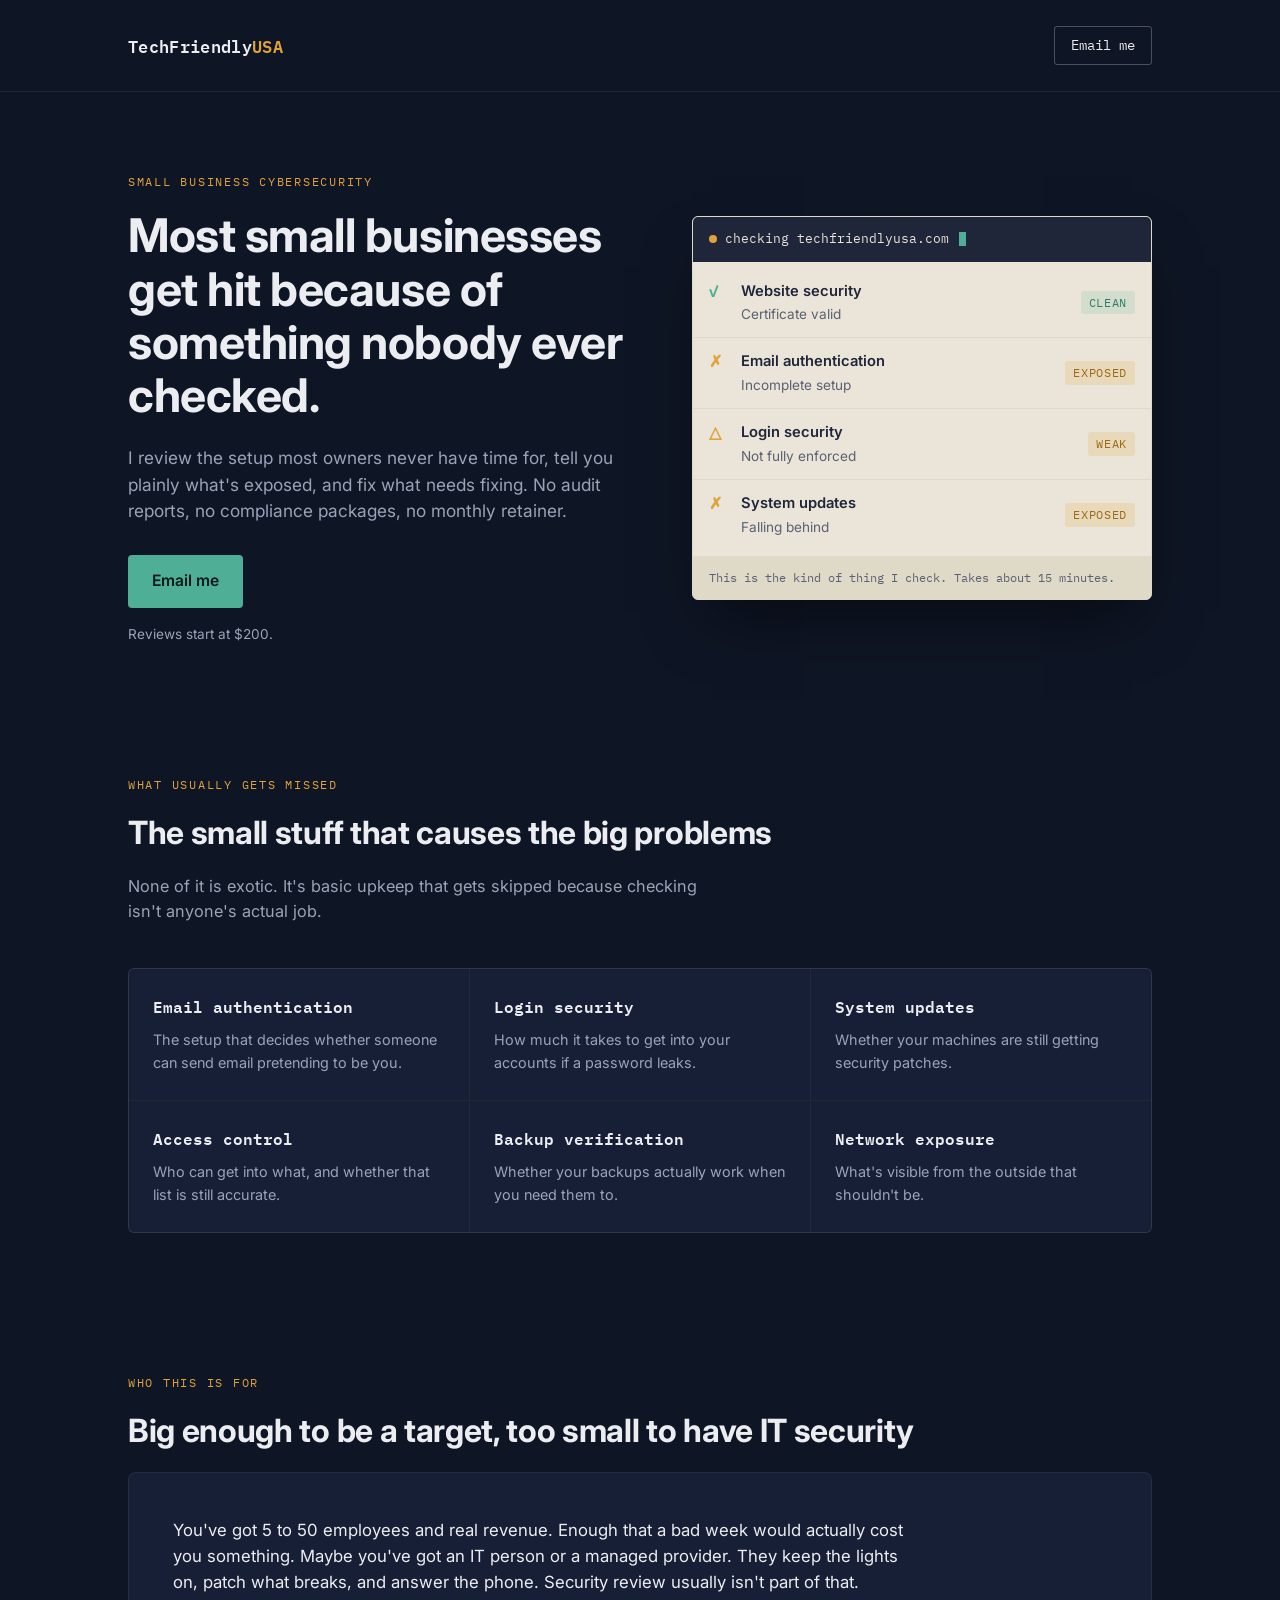
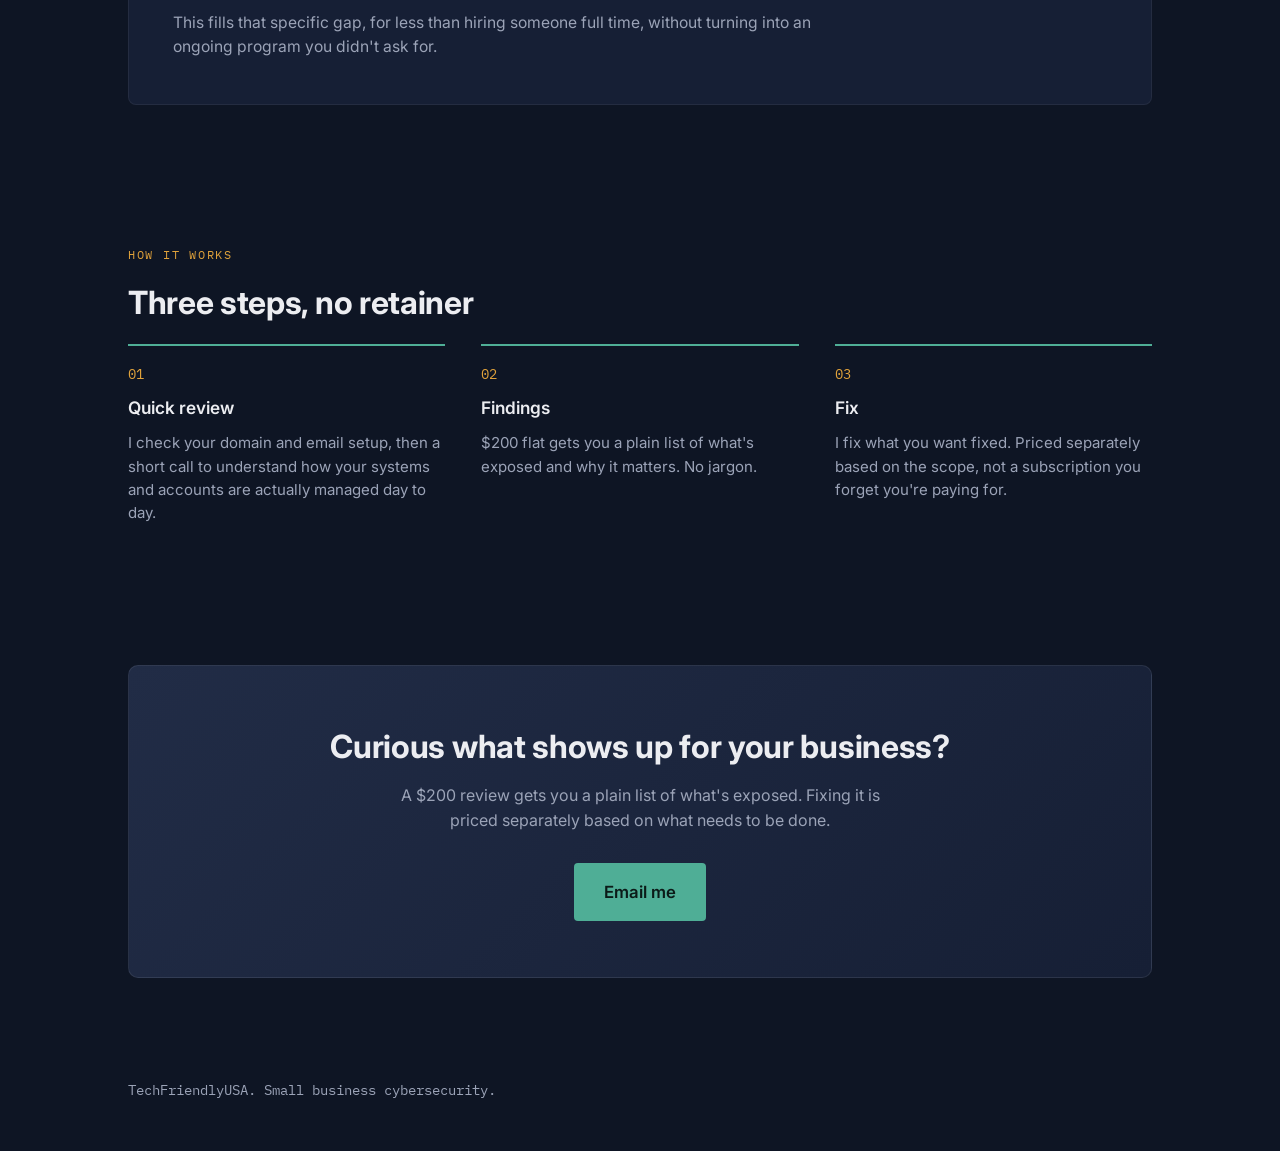
==== index.html @ 06818d14 "Add files via upload" ====
<!DOCTYPE html>
<html lang="en">
<head>
<meta charset="UTF-8">
<meta name="viewport" content="width=device-width, initial-scale=1.0">
<title>TechFriendlyUSA | Small Business Cybersecurity</title>
<meta name="description" content="Quick, practical cybersecurity fixes for small businesses. No audits, no compliance packages, no retainer.">
<link rel="preconnect" href="https://fonts.googleapis.com">
<link rel="preconnect" href="https://fonts.gstatic.com" crossorigin>
<link href="https://fonts.googleapis.com/css2?family=IBM+Plex+Mono:wght@400;500;600&family=Inter:wght@400;500;600;700&display=swap" rel="stylesheet">
<style>
  :root{
    --ink:#0E1524;
    --ink-2:#161F35;
    --ink-3:#212C46;
    --paper:#EAE5D8;
    --paper-2:#DFD9C8;
    --amber:#E0A23B;
    --teal:#4FAE96;
    --text:#ECEDF1;
    --text-muted:#9BA3B7;
    --text-ink:#20263A;
    --mono: 'IBM Plex Mono', monospace;
    --sans: 'Inter', sans-serif;
  }
  *{box-sizing:border-box; margin:0; padding:0;}
  html{scroll-behavior:smooth;}
  body{
    background:var(--ink);
    color:var(--text);
    font-family:var(--sans);
    line-height:1.55;
    -webkit-font-smoothing:antialiased;
  }
  a{color:inherit;}
  .wrap{
    max-width:1080px;
    margin:0 auto;
    padding:0 28px;
  }
  ::selection{background:var(--amber); color:var(--ink);}

  a:focus-visible, button:focus-visible{
    outline:2px solid var(--teal);
    outline-offset:3px;
  }

  header.site{
    padding:26px 0;
    border-bottom:1px solid rgba(255,255,255,0.08);
  }
  .nav{
    display:flex; align-items:center; justify-content:space-between;
  }
  .logo{
    font-family:var(--mono);
    font-weight:600;
    font-size:1.05rem;
    letter-spacing:0.02em;
  }
  .logo span{color:var(--amber);}
  .nav a.cta-small{
    font-family:var(--mono);
    font-size:0.85rem;
    border:1px solid rgba(255,255,255,0.25);
    padding:8px 16px;
    border-radius:3px;
    text-decoration:none;
    transition:border-color .2s ease, background .2s ease;
  }
  .nav a.cta-small:hover{
    border-color:var(--teal);
    background:rgba(79,174,150,0.08);
  }

  .hero{
    padding:80px 0 60px;
    display:grid;
    grid-template-columns:1.05fr 0.95fr;
    gap:56px;
    align-items:center;
  }
  .eyebrow{
    font-family:var(--mono);
    font-size:0.78rem;
    letter-spacing:0.14em;
    text-transform:uppercase;
    color:var(--amber);
    margin-bottom:18px;
  }
  h1{
    font-family:var(--sans);
    font-weight:700;
    font-size:clamp(2rem, 4vw, 2.9rem);
    line-height:1.15;
    letter-spacing:-0.01em;
    margin-bottom:22px;
  }
  .hero p.sub{
    color:var(--text-muted);
    font-size:1.08rem;
    max-width:46ch;
    margin-bottom:30px;
  }
  .btn-primary{
    display:inline-flex;
    align-items:center;
    gap:10px;
    background:var(--teal);
    color:#0B1B18;
    font-weight:600;
    font-size:0.98rem;
    padding:14px 24px;
    border-radius:4px;
    text-decoration:none;
    transition:transform .15s ease, box-shadow .15s ease;
  }
  .btn-primary:hover{
    transform:translateY(-1px);
    box-shadow:0 6px 20px rgba(79,174,150,0.25);
  }
  .hero-note{
    margin-top:16px;
    font-size:0.85rem;
    color:var(--text-muted);
  }

  .scan-card{
    background:var(--paper);
    color:var(--text-ink);
    border-radius:6px;
    overflow:hidden;
    box-shadow:0 30px 60px -20px rgba(0,0,0,0.55);
    border:1px solid var(--paper-2);
  }
  .scan-head{
    background:var(--text-ink);
    color:var(--paper);
    font-family:var(--mono);
    font-size:0.82rem;
    padding:12px 16px;
    display:flex;
    align-items:center;
    gap:8px;
  }
  .dot{width:8px;height:8px;border-radius:50%;background:var(--amber);}
  .cursor{
    display:inline-block;
    width:7px; height:14px;
    background:var(--teal);
    margin-left:2px;
    animation:blink 1s steps(1) infinite;
  }
  @keyframes blink{50%{opacity:0;}}
  @media (prefers-reduced-motion: reduce){
    .cursor{animation:none;}
  }
  .scan-rows{
    padding:6px 0;
  }
  .scan-row{
    display:grid;
    grid-template-columns:20px 1fr auto;
    gap:12px;
    align-items:start;
    padding:12px 16px;
    border-bottom:1px solid var(--paper-2);
    font-size:0.92rem;
  }
  .scan-row:last-child{border-bottom:none;}
  .mark{font-family:var(--mono); font-weight:600; font-size:1rem; line-height:1.4;}
  .mark.ok{color:var(--teal);}
  .mark.warn{color:var(--amber);}
  .row-label{font-weight:600;}
  .row-detail{
    display:block;
    color:#5B6172;
    font-size:0.85rem;
    font-weight:400;
    margin-top:2px;
  }
  .row-status{
    font-family:var(--mono);
    font-size:0.72rem;
    text-transform:uppercase;
    letter-spacing:0.06em;
    padding:3px 8px;
    border-radius:3px;
    align-self:center;
    white-space:nowrap;
  }
  .row-status.ok{background:rgba(79,174,150,0.15); color:#2E7D68;}
  .row-status.warn{background:rgba(224,162,59,0.18); color:#9C6A16;}
  .scan-foot{
    font-family:var(--mono);
    font-size:0.78rem;
    color:#5B6172;
    padding:12px 16px;
    background:var(--paper-2);
  }

  section{padding:70px 0;}
  .section-label{
    font-family:var(--mono);
    font-size:0.78rem;
    letter-spacing:0.14em;
    text-transform:uppercase;
    color:var(--amber);
    margin-bottom:14px;
  }
  h2{
    font-size:clamp(1.5rem, 3vw, 2rem);
    font-weight:700;
    margin-bottom:16px;
    letter-spacing:-0.01em;
  }
  .lede{
    color:var(--text-muted);
    max-width:60ch;
    margin-bottom:44px;
    font-size:1.02rem;
  }

  .missed-grid{
    display:grid;
    grid-template-columns:repeat(3, 1fr);
    gap:1px;
    background:rgba(255,255,255,0.08);
    border:1px solid rgba(255,255,255,0.08);
    border-radius:6px;
    overflow:hidden;
  }
  .missed-item{
    background:var(--ink-2);
    padding:26px 24px;
  }
  .missed-item h3{
    font-family:var(--mono);
    font-size:0.98rem;
    font-weight:600;
    margin-bottom:10px;
    color:var(--text);
  }
  .missed-item p{
    font-size:0.9rem;
    color:var(--text-muted);
  }

  .who{
    background:var(--ink-2);
    border-radius:8px;
    padding:44px;
    border:1px solid rgba(255,255,255,0.06);
  }
  .who p{
    font-size:1.05rem;
    max-width:68ch;
    color:var(--text);
  }
  .who p + p{margin-top:16px; color:var(--text-muted); font-size:0.98rem;}

  .steps{
    display:grid;
    grid-template-columns:repeat(3, 1fr);
    gap:36px;
  }
  .step{
    border-top:2px solid var(--teal);
    padding-top:18px;
  }
  .step .num{
    font-family:var(--mono);
    color:var(--amber);
    font-size:0.85rem;
    margin-bottom:10px;
  }
  .step h3{
    font-size:1.08rem;
    font-weight:600;
    margin-bottom:10px;
  }
  .step p{
    color:var(--text-muted);
    font-size:0.94rem;
  }

  .contact{
    background:linear-gradient(135deg, var(--ink-3), var(--ink-2));
    border-radius:10px;
    padding:56px;
    text-align:center;
    border:1px solid rgba(255,255,255,0.08);
  }
  .contact h2{margin-bottom:12px;}
  .contact p{
    color:var(--text-muted);
    max-width:50ch;
    margin:0 auto 30px;
  }
  .contact .btn-primary{font-size:1.05rem; padding:16px 30px;}

  footer.site{
    padding:32px 0 50px;
    color:var(--text-muted);
    font-size:0.85rem;
    font-family:var(--mono);
  }

  .reveal{
    opacity:0;
    transform:translateY(14px);
    transition:opacity .6s ease, transform .6s ease;
  }
  .reveal.in{opacity:1; transform:none;}
  @media (prefers-reduced-motion: reduce){
    .reveal{opacity:1; transform:none; transition:none;}
  }

  @media (max-width: 880px){
    .hero{grid-template-columns:1fr; padding-top:56px;}
    .missed-grid{grid-template-columns:1fr;}
    .steps{grid-template-columns:1fr; gap:28px;}
    .who{padding:30px;}
    .contact{padding:38px 26px;}
  }
</style>
</head>
<body>

<header class="site">
  <div class="wrap nav">
    <div class="logo">TechFriendly<span>USA</span></div>
    <a class="cta-small" href="mailto:info@techfriendlyusa.com">Email me</a>
  </div>
</header>

<div class="wrap">
  <section class="hero">
    <div>
      <div class="eyebrow">Small Business Cybersecurity</div>
      <h1>Most small businesses get hit because of something nobody ever checked.</h1>
      <p class="sub">I review the setup most owners never have time for, tell you plainly what's exposed, and fix what needs fixing. No audit reports, no compliance packages, no monthly retainer.</p>
      <a class="btn-primary" href="mailto:info@techfriendlyusa.com">Email me</a>
      <div class="hero-note">Reviews start at $200.</div>
    </div>

    <div class="scan-card">
      <div class="scan-head">
        <span class="dot"></span>
        checking techfriendlyusa.com<span class="cursor"></span>
      </div>
      <div class="scan-rows">
        <div class="scan-row">
          <span class="mark ok">✓</span>
          <div>
            <span class="row-label">Website security</span>
            <span class="row-detail">Certificate valid</span>
          </div>
          <span class="row-status ok">Clean</span>
        </div>
        <div class="scan-row">
          <span class="mark warn">✗</span>
          <div>
            <span class="row-label">Email authentication</span>
            <span class="row-detail">Incomplete setup</span>
          </div>
          <span class="row-status warn">Exposed</span>
        </div>
        <div class="scan-row">
          <span class="mark warn">△</span>
          <div>
            <span class="row-label">Login security</span>
            <span class="row-detail">Not fully enforced</span>
          </div>
          <span class="row-status warn">Weak</span>
        </div>
        <div class="scan-row">
          <span class="mark warn">✗</span>
          <div>
            <span class="row-label">System updates</span>
            <span class="row-detail">Falling behind</span>
          </div>
          <span class="row-status warn">Exposed</span>
        </div>
      </div>
      <div class="scan-foot">This is the kind of thing I check. Takes about 15 minutes.</div>
    </div>
  </section>
</div>

<div class="wrap">
  <section class="reveal">
    <div class="section-label">What Usually Gets Missed</div>
    <h2>The small stuff that causes the big problems</h2>
    <p class="lede">None of it is exotic. It's basic upkeep that gets skipped because checking isn't anyone's actual job.</p>

    <div class="missed-grid">
      <div class="missed-item">
        <h3>Email authentication</h3>
        <p>The setup that decides whether someone can send email pretending to be you.</p>
      </div>
      <div class="missed-item">
        <h3>Login security</h3>
        <p>How much it takes to get into your accounts if a password leaks.</p>
      </div>
      <div class="missed-item">
        <h3>System updates</h3>
        <p>Whether your machines are still getting security patches.</p>
      </div>
      <div class="missed-item">
        <h3>Access control</h3>
        <p>Who can get into what, and whether that list is still accurate.</p>
      </div>
      <div class="missed-item">
        <h3>Backup verification</h3>
        <p>Whether your backups actually work when you need them to.</p>
      </div>
      <div class="missed-item">
        <h3>Network exposure</h3>
        <p>What's visible from the outside that shouldn't be.</p>
      </div>
    </div>
  </section>
</div>

<div class="wrap">
  <section class="reveal">
    <div class="section-label">Who This Is For</div>
    <h2>Big enough to be a target, too small to have IT security</h2>
    <div class="who">
      <p>You've got 5 to 50 employees and real revenue. Enough that a bad week would actually cost you something. Maybe you've got an IT person or a managed provider. They keep the lights on, patch what breaks, and answer the phone. Security review usually isn't part of that.</p>
      <p>This fills that specific gap, for less than hiring someone full time, without turning into an ongoing program you didn't ask for.</p>
    </div>
  </section>
</div>

<div class="wrap">
  <section class="reveal">
    <div class="section-label">How It Works</div>
    <h2>Three steps, no retainer</h2>
    <div class="steps">
      <div class="step">
        <div class="num">01</div>
        <h3>Quick review</h3>
        <p>I check your domain and email setup, then a short call to understand how your systems and accounts are actually managed day to day.</p>
      </div>
      <div class="step">
        <div class="num">02</div>
        <h3>Findings</h3>
        <p>$200 flat gets you a plain list of what's exposed and why it matters. No jargon.</p>
      </div>
      <div class="step">
        <div class="num">03</div>
        <h3>Fix</h3>
        <p>I fix what you want fixed. Priced separately based on the scope, not a subscription you forget you're paying for.</p>
      </div>
    </div>
  </section>
</div>

<div class="wrap">
  <section class="reveal">
    <div class="contact">
      <h2>Curious what shows up for your business?</h2>
      <p>A $200 review gets you a plain list of what's exposed. Fixing it is priced separately based on what needs to be done.</p>
      <a class="btn-primary" href="mailto:info@techfriendlyusa.com">Email me</a>
    </div>
  </section>
</div>

<footer class="site">
  <div class="wrap">
    TechFriendlyUSA. Small business cybersecurity.
  </div>
</footer>

<script>
  const items = document.querySelectorAll('.reveal');
  if ('IntersectionObserver' in window){
    const io = new IntersectionObserver((entries)=>{
      entries.forEach(e=>{
        if(e.isIntersecting){
          e.target.classList.add('in');
          io.unobserve(e.target);
        }
      });
    }, {threshold:0.15});
    items.forEach(i=>io.observe(i));
  } else {
    items.forEach(i=>i.classList.add('in'));
  }
</script>

</body>
</html>
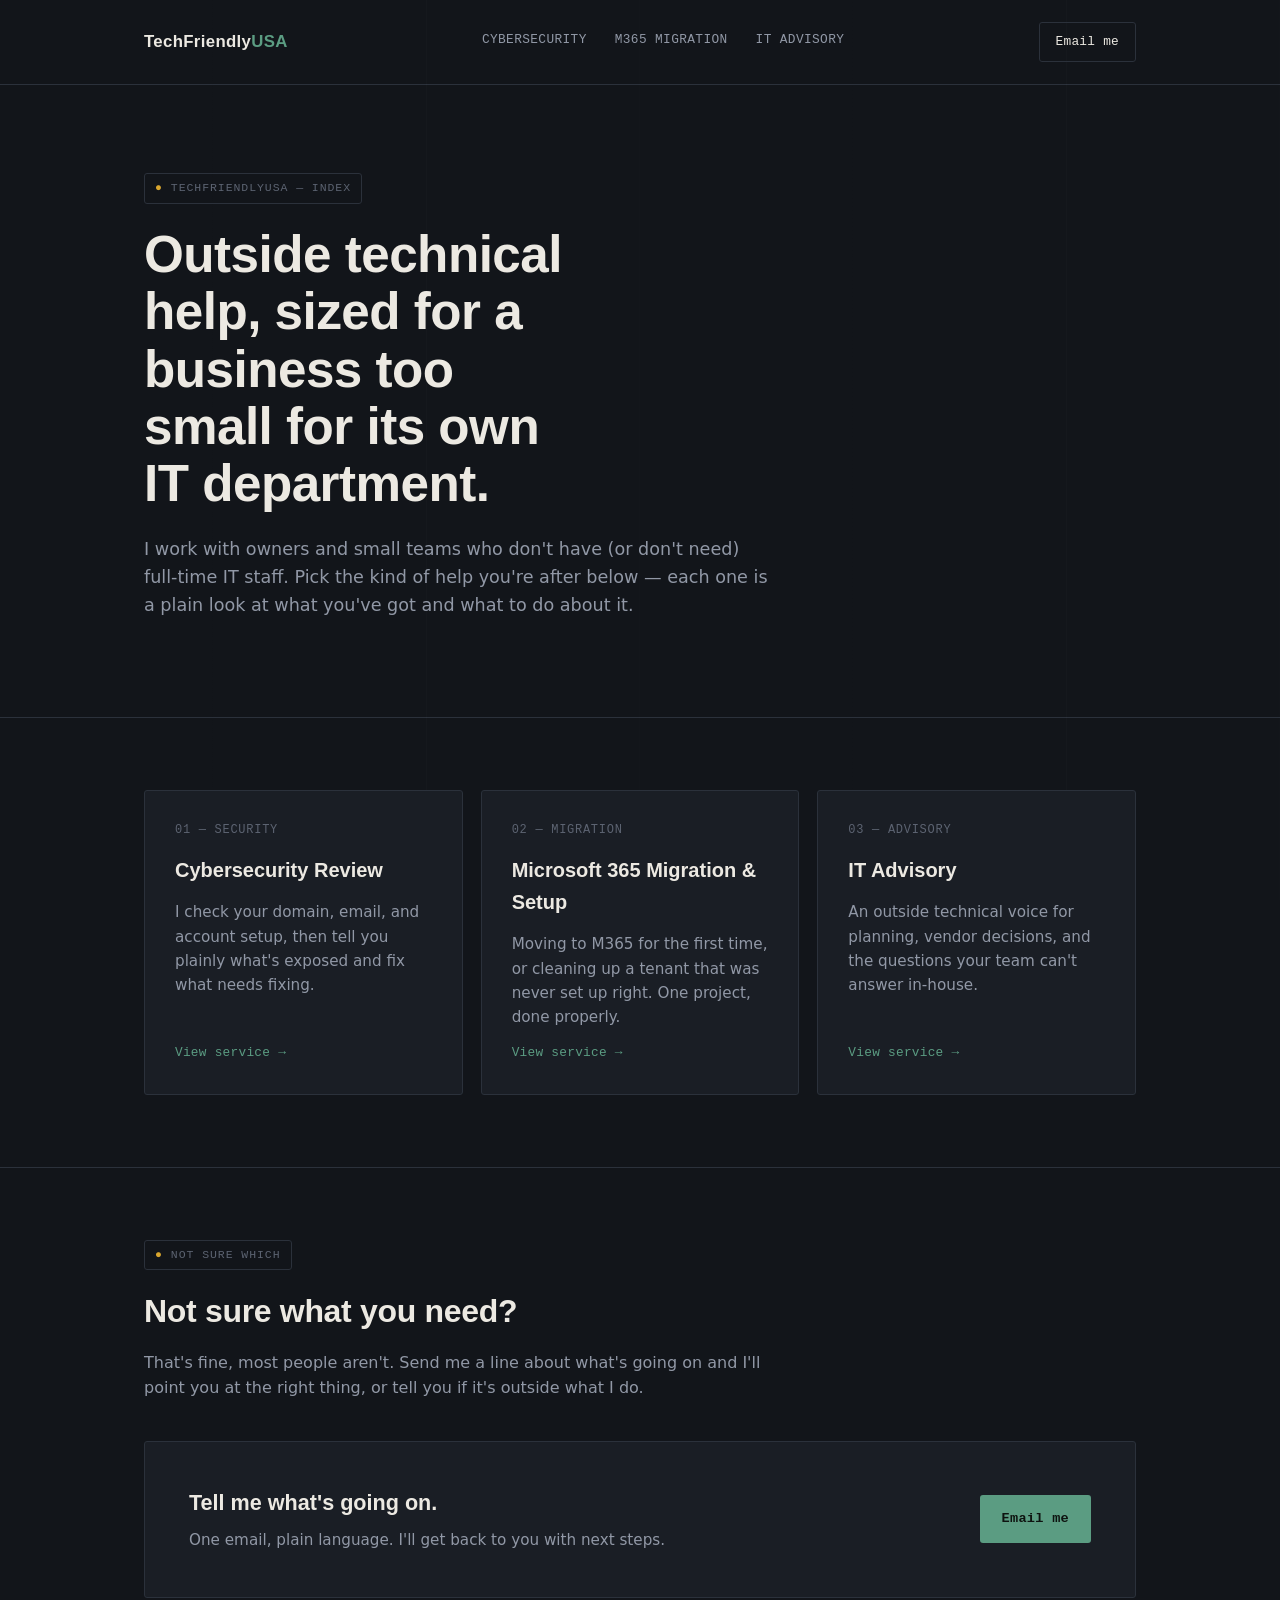
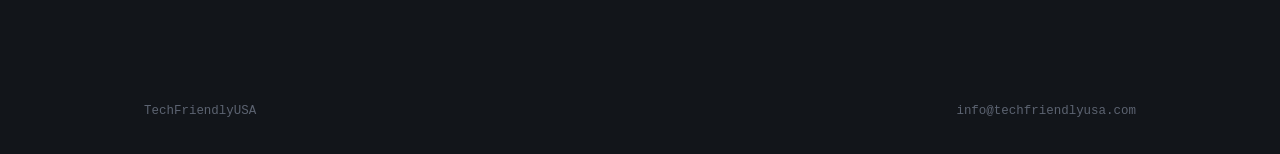
==== commit f67f35d1: "Add files via upload" ====
--- a/index.html
+++ b/index.html
@@ -3,493 +3,90 @@
 <head>
 <meta charset="UTF-8">
 <meta name="viewport" content="width=device-width, initial-scale=1.0">
-<title>TechFriendlyUSA | Small Business Cybersecurity</title>
-<meta name="description" content="Quick, practical cybersecurity fixes for small businesses. No audits, no compliance packages, no retainer.">
-<link rel="preconnect" href="https://fonts.googleapis.com">
-<link rel="preconnect" href="https://fonts.gstatic.com" crossorigin>
-<link href="https://fonts.googleapis.com/css2?family=IBM+Plex+Mono:wght@400;500;600&family=Inter:wght@400;500;600;700&display=swap" rel="stylesheet">
-<style>
-  :root{
-    --ink:#0E1524;
-    --ink-2:#161F35;
-    --ink-3:#212C46;
-    --paper:#EAE5D8;
-    --paper-2:#DFD9C8;
-    --amber:#E0A23B;
-    --teal:#4FAE96;
-    --text:#ECEDF1;
-    --text-muted:#9BA3B7;
-    --text-ink:#20263A;
-    --mono: 'IBM Plex Mono', monospace;
-    --sans: 'Inter', sans-serif;
-  }
-  *{box-sizing:border-box; margin:0; padding:0;}
-  html{scroll-behavior:smooth;}
-  body{
-    background:var(--ink);
-    color:var(--text);
-    font-family:var(--sans);
-    line-height:1.55;
-    -webkit-font-smoothing:antialiased;
-  }
-  a{color:inherit;}
-  .wrap{
-    max-width:1080px;
-    margin:0 auto;
-    padding:0 28px;
-  }
-  ::selection{background:var(--amber); color:var(--ink);}
-
-  a:focus-visible, button:focus-visible{
-    outline:2px solid var(--teal);
-    outline-offset:3px;
-  }
-
-  header.site{
-    padding:26px 0;
-    border-bottom:1px solid rgba(255,255,255,0.08);
-  }
-  .nav{
-    display:flex; align-items:center; justify-content:space-between;
-  }
-  .logo{
-    font-family:var(--mono);
-    font-weight:600;
-    font-size:1.05rem;
-    letter-spacing:0.02em;
-  }
-  .logo span{color:var(--amber);}
-  .nav a.cta-small{
-    font-family:var(--mono);
-    font-size:0.85rem;
-    border:1px solid rgba(255,255,255,0.25);
-    padding:8px 16px;
-    border-radius:3px;
-    text-decoration:none;
-    transition:border-color .2s ease, background .2s ease;
-  }
-  .nav a.cta-small:hover{
-    border-color:var(--teal);
-    background:rgba(79,174,150,0.08);
-  }
-
-  .hero{
-    padding:80px 0 60px;
-    display:grid;
-    grid-template-columns:1.05fr 0.95fr;
-    gap:56px;
-    align-items:center;
-  }
-  .eyebrow{
-    font-family:var(--mono);
-    font-size:0.78rem;
-    letter-spacing:0.14em;
-    text-transform:uppercase;
-    color:var(--amber);
-    margin-bottom:18px;
-  }
-  h1{
-    font-family:var(--sans);
-    font-weight:700;
-    font-size:clamp(2rem, 4vw, 2.9rem);
-    line-height:1.15;
-    letter-spacing:-0.01em;
-    margin-bottom:22px;
-  }
-  .hero p.sub{
-    color:var(--text-muted);
-    font-size:1.08rem;
-    max-width:46ch;
-    margin-bottom:30px;
-  }
-  .btn-primary{
-    display:inline-flex;
-    align-items:center;
-    gap:10px;
-    background:var(--teal);
-    color:#0B1B18;
-    font-weight:600;
-    font-size:0.98rem;
-    padding:14px 24px;
-    border-radius:4px;
-    text-decoration:none;
-    transition:transform .15s ease, box-shadow .15s ease;
-  }
-  .btn-primary:hover{
-    transform:translateY(-1px);
-    box-shadow:0 6px 20px rgba(79,174,150,0.25);
-  }
-  .hero-note{
-    margin-top:16px;
-    font-size:0.85rem;
-    color:var(--text-muted);
-  }
-
-  .scan-card{
-    background:var(--paper);
-    color:var(--text-ink);
-    border-radius:6px;
-    overflow:hidden;
-    box-shadow:0 30px 60px -20px rgba(0,0,0,0.55);
-    border:1px solid var(--paper-2);
-  }
-  .scan-head{
-    background:var(--text-ink);
-    color:var(--paper);
-    font-family:var(--mono);
-    font-size:0.82rem;
-    padding:12px 16px;
-    display:flex;
-    align-items:center;
-    gap:8px;
-  }
-  .dot{width:8px;height:8px;border-radius:50%;background:var(--amber);}
-  .cursor{
-    display:inline-block;
-    width:7px; height:14px;
-    background:var(--teal);
-    margin-left:2px;
-    animation:blink 1s steps(1) infinite;
-  }
-  @keyframes blink{50%{opacity:0;}}
-  @media (prefers-reduced-motion: reduce){
-    .cursor{animation:none;}
-  }
-  .scan-rows{
-    padding:6px 0;
-  }
-  .scan-row{
-    display:grid;
-    grid-template-columns:20px 1fr auto;
-    gap:12px;
-    align-items:start;
-    padding:12px 16px;
-    border-bottom:1px solid var(--paper-2);
-    font-size:0.92rem;
-  }
-  .scan-row:last-child{border-bottom:none;}
-  .mark{font-family:var(--mono); font-weight:600; font-size:1rem; line-height:1.4;}
-  .mark.ok{color:var(--teal);}
-  .mark.warn{color:var(--amber);}
-  .row-label{font-weight:600;}
-  .row-detail{
-    display:block;
-    color:#5B6172;
-    font-size:0.85rem;
-    font-weight:400;
-    margin-top:2px;
-  }
-  .row-status{
-    font-family:var(--mono);
-    font-size:0.72rem;
-    text-transform:uppercase;
-    letter-spacing:0.06em;
-    padding:3px 8px;
-    border-radius:3px;
-    align-self:center;
-    white-space:nowrap;
-  }
-  .row-status.ok{background:rgba(79,174,150,0.15); color:#2E7D68;}
-  .row-status.warn{background:rgba(224,162,59,0.18); color:#9C6A16;}
-  .scan-foot{
-    font-family:var(--mono);
-    font-size:0.78rem;
-    color:#5B6172;
-    padding:12px 16px;
-    background:var(--paper-2);
-  }
-
-  section{padding:70px 0;}
-  .section-label{
-    font-family:var(--mono);
-    font-size:0.78rem;
-    letter-spacing:0.14em;
-    text-transform:uppercase;
-    color:var(--amber);
-    margin-bottom:14px;
-  }
-  h2{
-    font-size:clamp(1.5rem, 3vw, 2rem);
-    font-weight:700;
-    margin-bottom:16px;
-    letter-spacing:-0.01em;
-  }
-  .lede{
-    color:var(--text-muted);
-    max-width:60ch;
-    margin-bottom:44px;
-    font-size:1.02rem;
-  }
-
-  .missed-grid{
-    display:grid;
-    grid-template-columns:repeat(3, 1fr);
-    gap:1px;
-    background:rgba(255,255,255,0.08);
-    border:1px solid rgba(255,255,255,0.08);
-    border-radius:6px;
-    overflow:hidden;
-  }
-  .missed-item{
-    background:var(--ink-2);
-    padding:26px 24px;
-  }
-  .missed-item h3{
-    font-family:var(--mono);
-    font-size:0.98rem;
-    font-weight:600;
-    margin-bottom:10px;
-    color:var(--text);
-  }
-  .missed-item p{
-    font-size:0.9rem;
-    color:var(--text-muted);
-  }
-
-  .who{
-    background:var(--ink-2);
-    border-radius:8px;
-    padding:44px;
-    border:1px solid rgba(255,255,255,0.06);
-  }
-  .who p{
-    font-size:1.05rem;
-    max-width:68ch;
-    color:var(--text);
-  }
-  .who p + p{margin-top:16px; color:var(--text-muted); font-size:0.98rem;}
-
-  .steps{
-    display:grid;
-    grid-template-columns:repeat(3, 1fr);
-    gap:36px;
-  }
-  .step{
-    border-top:2px solid var(--teal);
-    padding-top:18px;
-  }
-  .step .num{
-    font-family:var(--mono);
-    color:var(--amber);
-    font-size:0.85rem;
-    margin-bottom:10px;
-  }
-  .step h3{
-    font-size:1.08rem;
-    font-weight:600;
-    margin-bottom:10px;
-  }
-  .step p{
-    color:var(--text-muted);
-    font-size:0.94rem;
-  }
-
-  .contact{
-    background:linear-gradient(135deg, var(--ink-3), var(--ink-2));
-    border-radius:10px;
-    padding:56px;
-    text-align:center;
-    border:1px solid rgba(255,255,255,0.08);
-  }
-  .contact h2{margin-bottom:12px;}
-  .contact p{
-    color:var(--text-muted);
-    max-width:50ch;
-    margin:0 auto 30px;
-  }
-  .contact .btn-primary{font-size:1.05rem; padding:16px 30px;}
-
-  footer.site{
-    padding:32px 0 50px;
-    color:var(--text-muted);
-    font-size:0.85rem;
-    font-family:var(--mono);
-  }
-
-  .reveal{
-    opacity:0;
-    transform:translateY(14px);
-    transition:opacity .6s ease, transform .6s ease;
-  }
-  .reveal.in{opacity:1; transform:none;}
-  @media (prefers-reduced-motion: reduce){
-    .reveal{opacity:1; transform:none; transition:none;}
-  }
-
-  @media (max-width: 880px){
-    .hero{grid-template-columns:1fr; padding-top:56px;}
-    .missed-grid{grid-template-columns:1fr;}
-    .steps{grid-template-columns:1fr; gap:28px;}
-    .who{padding:30px;}
-    .contact{padding:38px 26px;}
-  }
-</style>
+<title>TechFriendlyUSA | Practical IT & Security for Small Business</title>
+<meta name="description" content="Cybersecurity reviews, Microsoft 365 migrations, and outside IT advisory for small businesses. No retainers you didn't ask for.">
+<meta property="og:title" content="TechFriendlyUSA">
+<meta property="og:description" content="Cybersecurity reviews, Microsoft 365 migrations, and outside IT advisory for small businesses.">
+<meta property="og:type" content="website">
+<meta property="og:url" content="https://techfriendlyusa.com/">
+<meta property="og:image" content="https://techfriendlyusa.com/og-image.png">
+<meta name="twitter:card" content="summary_large_image">
+<link rel="stylesheet" href="styles.css">
 </head>
 <body>
 
-<header class="site">
-  <div class="wrap nav">
-    <div class="logo">TechFriendly<span>USA</span></div>
-    <a class="cta-small" href="mailto:info@techfriendlyusa.com">Email me</a>
+<header class="site-header">
+  <div class="wrap">
+    <div class="brand">TechFriendly<span class="dot">USA</span></div>
+    <nav class="site-nav">
+      <a href="/cybersecurity.html">Cybersecurity</a>
+      <a href="/m365-migration.html">M365 Migration</a>
+      <a href="/it-advisory.html">IT Advisory</a>
+    </nav>
+    <a class="btn-contact" href="mailto:info@techfriendlyusa.com">Email me</a>
   </div>
 </header>
 
-<div class="wrap">
-  <section class="hero">
-    <div>
-      <div class="eyebrow">Small Business Cybersecurity</div>
-      <h1>Most small businesses get hit because of something nobody ever checked.</h1>
-      <p class="sub">I review the setup most owners never have time for, tell you plainly what's exposed, and fix what needs fixing. No audit reports, no compliance packages, no monthly retainer.</p>
-      <a class="btn-primary" href="mailto:info@techfriendlyusa.com">Email me</a>
-      <div class="hero-note">Reviews start at $200.</div>
+<section class="hero" style="border-bottom:1px solid var(--border);">
+  <div class="wrap">
+    <div class="file-tag"><span class="glyph">●</span> TECHFRIENDLYUSA — INDEX</div>
+    <h1>Outside technical help, sized for a business too small for its own IT department.</h1>
+    <p class="lede">I work with owners and small teams who don't have (or don't need) full-time IT staff. Pick the kind of help you're after below — each one is a plain look at what you've got and what to do about it.</p>
+  </div>
+</section>
+
+<section>
+  <div class="wrap">
+    <div class="grid grid-3">
+
+      <a class="service-tile" href="/cybersecurity.html">
+        <div class="index">01 — SECURITY</div>
+        <h3>Cybersecurity Review</h3>
+        <p>I check your domain, email, and account setup, then tell you plainly what's exposed and fix what needs fixing.</p>
+        <div class="go">View service →</div>
+      </a>
+
+      <a class="service-tile" href="/m365-migration.html">
+        <div class="index">02 — MIGRATION</div>
+        <h3>Microsoft 365 Migration & Setup</h3>
+        <p>Moving to M365 for the first time, or cleaning up a tenant that was never set up right. One project, done properly.</p>
+        <div class="go">View service →</div>
+      </a>
+
+      <a class="service-tile" href="/it-advisory.html">
+        <div class="index">03 — ADVISORY</div>
+        <h3>IT Advisory</h3>
+        <p>An outside technical voice for planning, vendor decisions, and the questions your team can't answer in-house.</p>
+        <div class="go">View service →</div>
+      </a>
+
     </div>
+  </div>
+</section>
 
-    <div class="scan-card">
-      <div class="scan-head">
-        <span class="dot"></span>
-        checking techfriendlyusa.com<span class="cursor"></span>
+<section>
+  <div class="wrap">
+    <div class="section-head">
+      <div class="file-tag"><span class="glyph">●</span> NOT SURE WHICH</div>
+      <h2>Not sure what you need?</h2>
+      <p>That's fine, most people aren't. Send me a line about what's going on and I'll point you at the right thing, or tell you if it's outside what I do.</p>
+    </div>
+    <div class="cta-band">
+      <div>
+        <h2>Tell me what's going on.</h2>
+        <p>One email, plain language. I'll get back to you with next steps.</p>
       </div>
-      <div class="scan-rows">
-        <div class="scan-row">
-          <span class="mark ok">✓</span>
-          <div>
-            <span class="row-label">Website security</span>
-            <span class="row-detail">Certificate valid</span>
-          </div>
-          <span class="row-status ok">Clean</span>
-        </div>
-        <div class="scan-row">
-          <span class="mark warn">✗</span>
-          <div>
-            <span class="row-label">Email authentication</span>
-            <span class="row-detail">Incomplete setup</span>
-          </div>
-          <span class="row-status warn">Exposed</span>
-        </div>
-        <div class="scan-row">
-          <span class="mark warn">△</span>
-          <div>
-            <span class="row-label">Login security</span>
-            <span class="row-detail">Not fully enforced</span>
-          </div>
-          <span class="row-status warn">Weak</span>
-        </div>
-        <div class="scan-row">
-          <span class="mark warn">✗</span>
-          <div>
-            <span class="row-label">System updates</span>
-            <span class="row-detail">Falling behind</span>
-          </div>
-          <span class="row-status warn">Exposed</span>
-        </div>
-      </div>
-      <div class="scan-foot">This is the kind of thing I check. Takes about 15 minutes.</div>
-    </div>
-  </section>
-</div>
-
-<div class="wrap">
-  <section class="reveal">
-    <div class="section-label">What Usually Gets Missed</div>
-    <h2>The small stuff that causes the big problems</h2>
-    <p class="lede">None of it is exotic. It's basic upkeep that gets skipped because checking isn't anyone's actual job.</p>
-
-    <div class="missed-grid">
-      <div class="missed-item">
-        <h3>Email authentication</h3>
-        <p>The setup that decides whether someone can send email pretending to be you.</p>
-      </div>
-      <div class="missed-item">
-        <h3>Login security</h3>
-        <p>How much it takes to get into your accounts if a password leaks.</p>
-      </div>
-      <div class="missed-item">
-        <h3>System updates</h3>
-        <p>Whether your machines are still getting security patches.</p>
-      </div>
-      <div class="missed-item">
-        <h3>Access control</h3>
-        <p>Who can get into what, and whether that list is still accurate.</p>
-      </div>
-      <div class="missed-item">
-        <h3>Backup verification</h3>
-        <p>Whether your backups actually work when you need them to.</p>
-      </div>
-      <div class="missed-item">
-        <h3>Network exposure</h3>
-        <p>What's visible from the outside that shouldn't be.</p>
-      </div>
-    </div>
-  </section>
-</div>
-
-<div class="wrap">
-  <section class="reveal">
-    <div class="section-label">Who This Is For</div>
-    <h2>Big enough to be a target, too small to have IT security</h2>
-    <div class="who">
-      <p>You've got 5 to 50 employees and real revenue. Enough that a bad week would actually cost you something. Maybe you've got an IT person or a managed provider. They keep the lights on, patch what breaks, and answer the phone. Security review usually isn't part of that.</p>
-      <p>This fills that specific gap, for less than hiring someone full time, without turning into an ongoing program you didn't ask for.</p>
-    </div>
-  </section>
-</div>
-
-<div class="wrap">
-  <section class="reveal">
-    <div class="section-label">How It Works</div>
-    <h2>Three steps, no retainer</h2>
-    <div class="steps">
-      <div class="step">
-        <div class="num">01</div>
-        <h3>Quick review</h3>
-        <p>I check your domain and email setup, then a short call to understand how your systems and accounts are actually managed day to day.</p>
-      </div>
-      <div class="step">
-        <div class="num">02</div>
-        <h3>Findings</h3>
-        <p>$200 flat gets you a plain list of what's exposed and why it matters. No jargon.</p>
-      </div>
-      <div class="step">
-        <div class="num">03</div>
-        <h3>Fix</h3>
-        <p>I fix what you want fixed. Priced separately based on the scope, not a subscription you forget you're paying for.</p>
-      </div>
-    </div>
-  </section>
-</div>
-
-<div class="wrap">
-  <section class="reveal">
-    <div class="contact">
-      <h2>Curious what shows up for your business?</h2>
-      <p>A $200 review gets you a plain list of what's exposed. Fixing it is priced separately based on what needs to be done.</p>
       <a class="btn-primary" href="mailto:info@techfriendlyusa.com">Email me</a>
     </div>
-  </section>
-</div>
+  </div>
+</section>
 
-<footer class="site">
+<footer class="site-footer">
   <div class="wrap">
-    TechFriendlyUSA. Small business cybersecurity.
+    <span>TechFriendlyUSA</span>
+    <a href="mailto:info@techfriendlyusa.com">info@techfriendlyusa.com</a>
   </div>
 </footer>
 
-<script>
-  const items = document.querySelectorAll('.reveal');
-  if ('IntersectionObserver' in window){
-    const io = new IntersectionObserver((entries)=>{
-      entries.forEach(e=>{
-        if(e.isIntersecting){
-          e.target.classList.add('in');
-          io.unobserve(e.target);
-        }
-      });
-    }, {threshold:0.15});
-    items.forEach(i=>io.observe(i));
-  } else {
-    items.forEach(i=>i.classList.add('in'));
-  }
-</script>
-
 </body>
 </html>
--- a/styles.css
+++ b/styles.css
@@ -0,0 +1,375 @@
+/* ============================================================
+   TechFriendlyUSA — shared design system
+   Concept: the "case file" / audit ledger. This is a business
+   built on finding and filing what's wrong, so the visual
+   language borrows from field reports and status manifests:
+   tab labels, status glyphs, monospace annotations, hairline
+   rules — not a generic SaaS gradient page.
+   ============================================================ */
+
+:root {
+  /* ---- Color ---- */
+  --bg: #12151A;
+  --surface: #1A1E25;
+  --surface-raised: #20252D;
+  --border: #2B313B;
+  --text: #ECE9E2;
+  --text-muted: #9198A6;
+  --text-faint: #5C6371;
+  --accent-amber: #D9A62E;   /* flagged / exposed */
+  --accent-sage: #5B9C82;    /* clear / resolved */
+  --accent-rust: #C05B42;    /* weak / attention */
+
+  /* ---- Type ---- */
+  --font-display: 'Space Grotesk', 'IBM Plex Sans', sans-serif;
+  --font-body: 'IBM Plex Sans', system-ui, sans-serif;
+  --font-mono: 'IBM Plex Mono', ui-monospace, monospace;
+
+  --radius: 3px;
+}
+
+@font-face {
+  font-family: 'Space Grotesk';
+  src: local('Space Grotesk');
+}
+
+* { box-sizing: border-box; margin: 0; padding: 0; }
+
+html { scroll-behavior: smooth; }
+
+body {
+  background: var(--bg);
+  color: var(--text);
+  font-family: var(--font-body);
+  font-size: 16px;
+  line-height: 1.6;
+  -webkit-font-smoothing: antialiased;
+}
+
+/* faint vertical ledger rules across the whole page, subject-appropriate texture */
+body::before {
+  content: "";
+  position: fixed;
+  inset: 0;
+  pointer-events: none;
+  background-image: repeating-linear-gradient(
+    90deg,
+    transparent,
+    transparent calc(100% / 6 - 1px),
+    rgba(255,255,255,0.02) calc(100% / 6)
+  );
+  z-index: 0;
+}
+
+a { color: inherit; text-decoration: none; }
+a:focus-visible, button:focus-visible {
+  outline: 2px solid var(--accent-sage);
+  outline-offset: 3px;
+}
+
+img { max-width: 100%; display: block; }
+
+.wrap {
+  max-width: 1040px;
+  margin: 0 auto;
+  padding: 0 24px;
+  position: relative;
+  z-index: 1;
+}
+
+/* ---- Header / file tab ---- */
+header.site-header {
+  border-bottom: 1px solid var(--border);
+  padding: 22px 0;
+}
+header.site-header .wrap {
+  display: flex;
+  align-items: center;
+  justify-content: space-between;
+  flex-wrap: wrap;
+  gap: 12px;
+}
+.brand {
+  font-family: var(--font-display);
+  font-weight: 700;
+  font-size: 1.05rem;
+  letter-spacing: 0.02em;
+}
+.brand .dot { color: var(--accent-sage); }
+
+nav.site-nav {
+  display: flex;
+  gap: 28px;
+  font-family: var(--font-mono);
+  font-size: 0.8rem;
+  letter-spacing: 0.03em;
+  text-transform: uppercase;
+}
+nav.site-nav a { color: var(--text-muted); border-bottom: 1px solid transparent; padding-bottom: 3px; }
+nav.site-nav a:hover, nav.site-nav a.active { color: var(--text); border-bottom-color: var(--accent-sage); }
+
+.btn-contact {
+  font-family: var(--font-mono);
+  font-size: 0.8rem;
+  letter-spacing: 0.02em;
+  border: 1px solid var(--border);
+  padding: 9px 16px;
+  border-radius: var(--radius);
+  color: var(--text);
+  white-space: nowrap;
+}
+.btn-contact:hover { border-color: var(--accent-sage); color: var(--accent-sage); }
+
+/* ---- File tag / eyebrow ---- */
+.file-tag {
+  display: inline-flex;
+  align-items: center;
+  gap: 8px;
+  font-family: var(--font-mono);
+  font-size: 0.72rem;
+  letter-spacing: 0.08em;
+  text-transform: uppercase;
+  color: var(--text-faint);
+  border: 1px solid var(--border);
+  padding: 5px 10px;
+  border-radius: var(--radius);
+  margin-bottom: 22px;
+}
+.file-tag .glyph { color: var(--accent-amber); }
+
+/* ---- Hero ---- */
+.hero {
+  padding: 88px 0 64px;
+  border-bottom: 1px solid var(--border);
+}
+.hero h1 {
+  font-family: var(--font-display);
+  font-weight: 700;
+  font-size: clamp(2.1rem, 4.2vw, 3.2rem);
+  line-height: 1.12;
+  letter-spacing: -0.01em;
+  max-width: 15ch;
+  margin-bottom: 22px;
+}
+.hero .lede {
+  font-size: 1.1rem;
+  color: var(--text-muted);
+  max-width: 56ch;
+  margin-bottom: 34px;
+}
+.hero-actions { display: flex; gap: 14px; flex-wrap: wrap; align-items: center; }
+
+.btn-primary {
+  font-family: var(--font-mono);
+  font-size: 0.85rem;
+  letter-spacing: 0.02em;
+  background: var(--accent-sage);
+  color: #0E1310;
+  padding: 13px 22px;
+  border-radius: var(--radius);
+  font-weight: 600;
+  display: inline-block;
+}
+.btn-primary:hover { background: #6FB496; }
+
+.btn-secondary {
+  font-family: var(--font-mono);
+  font-size: 0.85rem;
+  color: var(--text-muted);
+  padding: 13px 4px;
+  border-bottom: 1px solid var(--border);
+}
+.btn-secondary:hover { color: var(--text); border-color: var(--text-muted); }
+
+/* ---- Section scaffolding ---- */
+section { padding: 72px 0; border-bottom: 1px solid var(--border); }
+section:last-of-type { border-bottom: none; }
+
+.section-head { margin-bottom: 40px; max-width: 62ch; }
+.section-head .file-tag { margin-bottom: 16px; }
+.section-head h2 {
+  font-family: var(--font-display);
+  font-weight: 700;
+  font-size: clamp(1.5rem, 2.6vw, 2rem);
+  letter-spacing: -0.01em;
+  margin-bottom: 12px;
+}
+.section-head p { color: var(--text-muted); }
+
+/* ---- Status glyphs (ledger check states) ---- */
+.status-glyph {
+  font-family: var(--font-mono);
+  font-weight: 700;
+  font-size: 0.95rem;
+  width: 26px;
+  height: 26px;
+  display: inline-flex;
+  align-items: center;
+  justify-content: center;
+  border-radius: 50%;
+  flex-shrink: 0;
+}
+.status-glyph.clear { background: rgba(91,156,130,0.14); color: var(--accent-sage); }
+.status-glyph.flag { background: rgba(217,166,46,0.14); color: var(--accent-amber); }
+.status-glyph.weak { background: rgba(192,91,66,0.14); color: var(--accent-rust); }
+
+/* ---- Card grid ---- */
+.grid { display: grid; gap: 18px; }
+.grid-2 { grid-template-columns: repeat(2, 1fr); }
+.grid-3 { grid-template-columns: repeat(3, 1fr); }
+
+.card {
+  background: var(--surface);
+  border: 1px solid var(--border);
+  border-radius: var(--radius);
+  padding: 26px;
+}
+.card h3 {
+  font-family: var(--font-display);
+  font-size: 1.05rem;
+  margin-bottom: 10px;
+}
+.card p { color: var(--text-muted); font-size: 0.94rem; }
+
+/* ---- Service tiles (home page) ---- */
+.service-tile {
+  background: var(--surface);
+  border: 1px solid var(--border);
+  border-radius: var(--radius);
+  padding: 30px;
+  display: flex;
+  flex-direction: column;
+  gap: 14px;
+  transition: border-color 0.15s ease, transform 0.15s ease;
+}
+.service-tile:hover { border-color: var(--accent-sage); transform: translateY(-2px); }
+.service-tile .index {
+  font-family: var(--font-mono);
+  font-size: 0.75rem;
+  color: var(--text-faint);
+  letter-spacing: 0.06em;
+}
+.service-tile h3 {
+  font-family: var(--font-display);
+  font-size: 1.25rem;
+}
+.service-tile p { color: var(--text-muted); font-size: 0.95rem; flex-grow: 1; }
+.service-tile .go {
+  font-family: var(--font-mono);
+  font-size: 0.8rem;
+  color: var(--accent-sage);
+  letter-spacing: 0.02em;
+}
+
+/* ---- Numbered process ---- */
+.process-item {
+  display: flex;
+  gap: 20px;
+  padding: 22px 0;
+  border-top: 1px solid var(--border);
+}
+.process-item:first-child { border-top: none; }
+.process-num {
+  font-family: var(--font-mono);
+  color: var(--text-faint);
+  font-size: 0.85rem;
+  padding-top: 3px;
+  width: 30px;
+  flex-shrink: 0;
+}
+.process-item h3 { font-family: var(--font-display); font-size: 1.05rem; margin-bottom: 6px; }
+.process-item p { color: var(--text-muted); font-size: 0.94rem; }
+
+/* ---- Ledger scan card (cybersecurity hero prop) ---- */
+.scan-card {
+  background: var(--surface);
+  border: 1px solid var(--border);
+  border-radius: var(--radius);
+  padding: 0;
+  overflow: hidden;
+  max-width: 480px;
+}
+.scan-card-head {
+  font-family: var(--font-mono);
+  font-size: 0.78rem;
+  color: var(--text-faint);
+  padding: 14px 18px;
+  border-bottom: 1px solid var(--border);
+  display: flex;
+  justify-content: space-between;
+}
+.scan-row {
+  display: flex;
+  align-items: center;
+  gap: 14px;
+  padding: 14px 18px;
+  border-bottom: 1px solid var(--border);
+}
+.scan-row:last-child { border-bottom: none; }
+.scan-row .label { flex-grow: 1; }
+.scan-row .label .name { font-size: 0.92rem; }
+.scan-row .label .detail { font-size: 0.78rem; color: var(--text-faint); }
+.scan-row .state {
+  font-family: var(--font-mono);
+  font-size: 0.72rem;
+  text-transform: uppercase;
+  letter-spacing: 0.05em;
+}
+.scan-row .state.clear { color: var(--accent-sage); }
+.scan-row .state.flag { color: var(--accent-amber); }
+.scan-row .state.weak { color: var(--accent-rust); }
+
+/* ---- Scope note (in / out of scope lists) ---- */
+.scope-grid { display: grid; grid-template-columns: 1fr 1fr; gap: 18px; }
+.scope-list { background: var(--surface); border: 1px solid var(--border); border-radius: var(--radius); padding: 24px; }
+.scope-list h4 { font-family: var(--font-mono); font-size: 0.78rem; text-transform: uppercase; letter-spacing: 0.06em; margin-bottom: 14px; }
+.scope-list.in h4 { color: var(--accent-sage); }
+.scope-list.out h4 { color: var(--accent-rust); }
+.scope-list ul { list-style: none; display: flex; flex-direction: column; gap: 10px; }
+.scope-list li { font-size: 0.92rem; color: var(--text-muted); padding-left: 18px; position: relative; }
+.scope-list.in li::before { content: "+"; position: absolute; left: 0; color: var(--accent-sage); font-family: var(--font-mono); }
+.scope-list.out li::before { content: "–"; position: absolute; left: 0; color: var(--accent-rust); font-family: var(--font-mono); }
+
+/* ---- CTA band ---- */
+.cta-band {
+  text-align: left;
+  background: var(--surface);
+  border: 1px solid var(--border);
+  border-radius: var(--radius);
+  padding: 44px;
+  display: flex;
+  justify-content: space-between;
+  align-items: center;
+  gap: 24px;
+  flex-wrap: wrap;
+}
+.cta-band h2 { font-family: var(--font-display); font-size: 1.35rem; max-width: 34ch; }
+.cta-band p { color: var(--text-muted); margin-top: 8px; font-size: 0.95rem; }
+
+/* ---- Footer ---- */
+footer.site-footer {
+  padding: 32px 0;
+}
+footer.site-footer .wrap {
+  display: flex;
+  justify-content: space-between;
+  align-items: center;
+  flex-wrap: wrap;
+  gap: 12px;
+  font-family: var(--font-mono);
+  font-size: 0.78rem;
+  color: var(--text-faint);
+}
+footer.site-footer a:hover { color: var(--accent-sage); }
+
+/* ---- Responsive ---- */
+@media (max-width: 760px) {
+  .grid-2, .grid-3 { grid-template-columns: 1fr; }
+  .scope-grid { grid-template-columns: 1fr; }
+  nav.site-nav { display: none; }
+  .cta-band { flex-direction: column; align-items: flex-start; }
+}
+
+@media (prefers-reduced-motion: reduce) {
+  * { transition: none !important; scroll-behavior: auto !important; }
+}
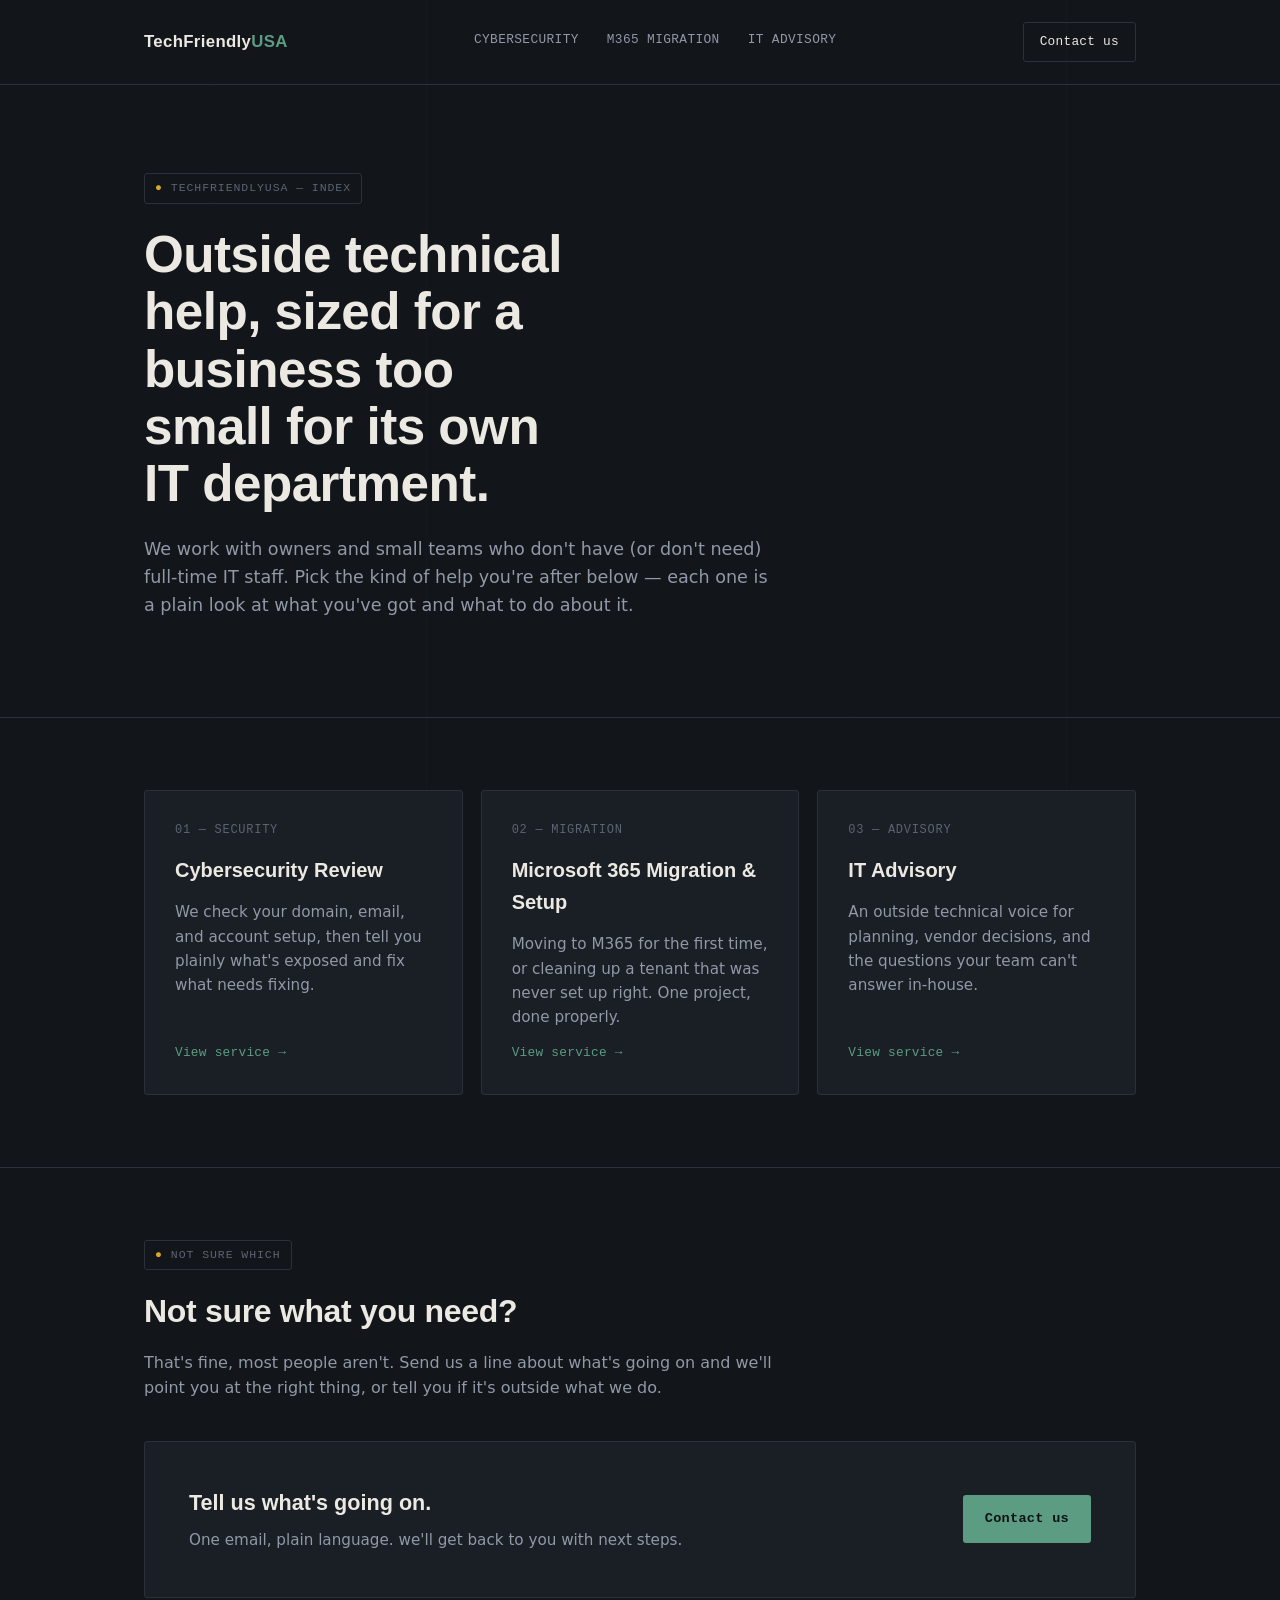
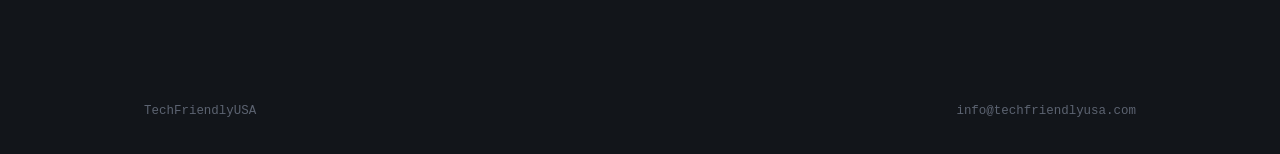
==== commit c9cefa46: "Add files via upload" ====
--- a/index.html
+++ b/index.html
@@ -23,7 +23,7 @@
       <a href="/m365-migration.html">M365 Migration</a>
       <a href="/it-advisory.html">IT Advisory</a>
     </nav>
-    <a class="btn-contact" href="mailto:info@techfriendlyusa.com">Email me</a>
+    <a class="btn-contact" href="mailto:info@techfriendlyusa.com">Contact us</a>
   </div>
 </header>
 
@@ -31,7 +31,7 @@
   <div class="wrap">
     <div class="file-tag"><span class="glyph">●</span> TECHFRIENDLYUSA — INDEX</div>
     <h1>Outside technical help, sized for a business too small for its own IT department.</h1>
-    <p class="lede">I work with owners and small teams who don't have (or don't need) full-time IT staff. Pick the kind of help you're after below — each one is a plain look at what you've got and what to do about it.</p>
+    <p class="lede">We work with owners and small teams who don't have (or don't need) full-time IT staff. Pick the kind of help you're after below — each one is a plain look at what you've got and what to do about it.</p>
   </div>
 </section>
 
@@ -42,7 +42,7 @@
       <a class="service-tile" href="/cybersecurity.html">
         <div class="index">01 — SECURITY</div>
         <h3>Cybersecurity Review</h3>
-        <p>I check your domain, email, and account setup, then tell you plainly what's exposed and fix what needs fixing.</p>
+        <p>We check your domain, email, and account setup, then tell you plainly what's exposed and fix what needs fixing.</p>
         <div class="go">View service →</div>
       </a>
 
@@ -69,14 +69,14 @@
     <div class="section-head">
       <div class="file-tag"><span class="glyph">●</span> NOT SURE WHICH</div>
       <h2>Not sure what you need?</h2>
-      <p>That's fine, most people aren't. Send me a line about what's going on and I'll point you at the right thing, or tell you if it's outside what I do.</p>
+      <p>That's fine, most people aren't. Send us a line about what's going on and we'll point you at the right thing, or tell you if it's outside what we do.</p>
     </div>
     <div class="cta-band">
       <div>
-        <h2>Tell me what's going on.</h2>
-        <p>One email, plain language. I'll get back to you with next steps.</p>
+        <h2>Tell us what's going on.</h2>
+        <p>One email, plain language. we'll get back to you with next steps.</p>
       </div>
-      <a class="btn-primary" href="mailto:info@techfriendlyusa.com">Email me</a>
+      <a class="btn-primary" href="mailto:info@techfriendlyusa.com">Contact us</a>
     </div>
   </div>
 </section>
